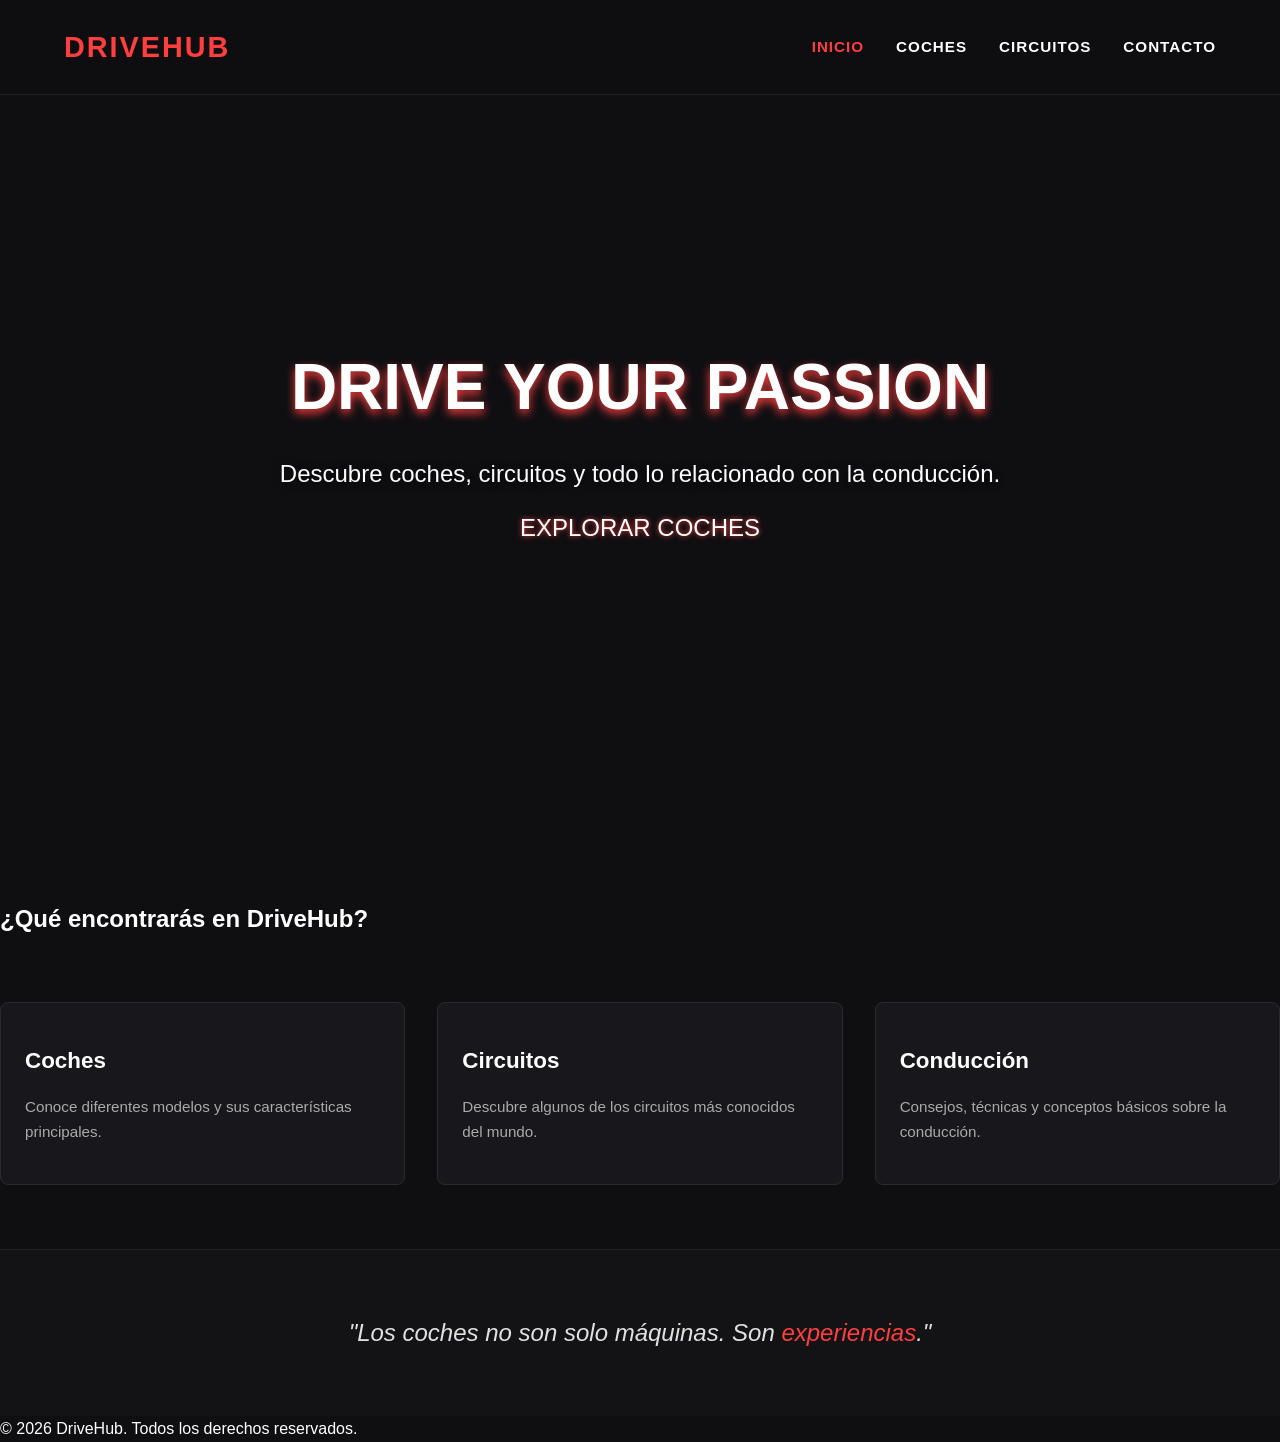
==== index.html @ cbdd7074 "primer cimt" ====
<!DOCTYPE html>

<html lang="es">

<head>
    <meta charset="utf-8">

    <title>DriveHub</title>
    <link rel="stylesheet" href="index.css">
</head>

<body>

    <!-- Header -->
    <header>
        <div class="logo">DRIVEHUB</div>

        <nav>
            <ul>
                <li><a href="index.html" class="active">INICIO</a></li>
                <li><a href="coches.html">COCHES</a></li>
                <li><a href="circuitos.html">CIRCUITOS</a></li>
                <li><a href="contacto.html">CONTACTO</a></li>
            </ul>
        </nav>
    </header>

    <main>

        <!-- Hero -->
        <section class="hero">
            <h1>DRIVE YOUR PASSION</h1>

            <p>
                Descubre coches, circuitos y todo lo relacionado
                con la conducción.
            </p>

            <a href="coches.html" class="btn">
                EXPLORAR COCHES
            </a>
        </section>

        <!-- Sección de características -->
        <section class="caracteristicas">
            <h2>¿Qué encontrarás en DriveHub?</h2>

            <div class="grid-cards">

                <div class="card">
                    <h3>Coches</h3>
                    <p>
                        Conoce diferentes modelos y sus
                        características principales.
                    </p>
                </div>

                <div class="card">
                    <h3>Circuitos</h3>
                    <p>
                        Descubre algunos de los circuitos
                        más conocidos del mundo.
                    </p>
                </div>

                <div class="card">
                    <h3>Conducción</h3>
                    <p>
                        Consejos, técnicas y conceptos básicos
                        sobre la conducción.
                    </p>
                </div>

            </div>
        </section>

        <!-- Frase final -->
        <div class="quote-section">
            <blockquote>
                "Los coches no son solo máquinas.
                Son <span>experiencias</span>."
            </blockquote>
        </div>

    </main>

    <!-- Footer -->
    <footer>
        <p>&copy; 2026 DriveHub. Todos los derechos reservados.</p>
    </footer>

</body>

</html>
---- index.css ----
* {
    margin: 0;
    padding: 0;
    box-sizing: border-box;
    font-family: 'Segoe UI', Tahoma, Verdana, sans-serif;
}

body {
    background-color: #0f0f12;
    color: #ffffff;
    line-height: 1.6;
}

a {
    text-decoration: none;
    color: inherit;
}

/* Header */
header {
    display: flex;
    justify-content: space-between;
    align-items: center;
    padding: 1.5rem 5%;
    background-color: rgba(15, 15, 18, 0.9);
    position: fixed;
    width: 100%;
    top: 0;
    z-index: 1000;
    backdrop-filter: blur(10px);
    border-bottom: 1px solid #222;
}

.logo {
    font-size: 1.8rem;
    font-weight: 800;
    letter-spacing: 2px;
    color: #ff3e3e;
}

nav ul {
    display: flex;
    list-style: none;
    gap: 2rem;
}

nav a {
    font-weight: 600;
    font-size: 0.95rem;
    letter-spacing: 1px;
    transition: color 0.3s ease;
}

nav a:hover,
nav a.active {
    color: #ff3e3e;
}

/* Hero */
.hero {
    background: url('https://images.unsplash.com/photo-1617814076367-b759c7d7e738?q=80&w=1920&auto=format&fit=crop') center/cover no-repeat;
    height: 100vh;
    display: flex;
    flex-direction: column;
    justify-content: center;
    align-items: center;
    text-align: center;
}

.hero h1 {
    font-size: 4rem;
    font-weight: 900;
    color: #fff;
    text-shadow: 0 4px 10px #ff3e3e;
    margin-bottom: 1rem;
}

.hero p {
    font-size: 1.5rem;
    color: #fdfdfd;
    text-shadow: 0 2px 8px rgba(0, 0, 0, 0.5);
}

.hero a {
    font-size: 1.5rem;
    padding: 1rem 2rem;
    text-shadow: #ff3e3e 0 0 5px;
}

.hero a:hover {
    color: #ff3e3e;
}


/* Sección Características */
.características {
    padding: 5rem 5%;
    text-align: center;
}

.características h2 {
    font-size: 2.2rem;
    margin-bottom: 3rem;
    position: relative;
}

.grid-cards {
    display: grid;
    grid-template-columns: repeat(auto-fit, minmax(280px, 1fr));
    gap: 2rem;
    padding-top: 4rem;
    padding-bottom: 4rem;
}

.card {
    background-color: #18181c;
    padding: 2.5rem 1.5rem;
    border-radius: 8px;
    border: 1px solid #2a2a30;
    transition: transform 0.3s ease, border-color 0.3s ease;
}

.card:hover {
    transform: translateY(-5px);
    border-color: #ff3e3e;
}

.card h3 {
    font-size: 1.4rem;
    margin-bottom: 1rem;
}

.card p {
    color: #aaa;
    font-size: 0.95rem;
}

/* Cita Final */
.quote-section {
    padding: 4rem 2rem;
    text-align: center;
    background-color: #131316;
    border-top: 1px solid #222;
}

.quote-section blockquote {
    font-size: 1.5rem;
    font-style: italic;
    color: #e0e0e0;
    max-width: 800px;
    margin: 0 auto;
}

.quote-section blockquote span {
    color: #ff3e3e;
}

.footer {
    text-align: center;
    padding: 2rem;
    background-color: #131316;
    border-top: 1px solid #222;
}

/* Responsivo para que se vea bien en otras pantallas */
@media (max-width: 768px) {
    .hero h1 {
        font-size: 2.5rem;
    }

    nav ul {
        gap: 1rem;
    }
}
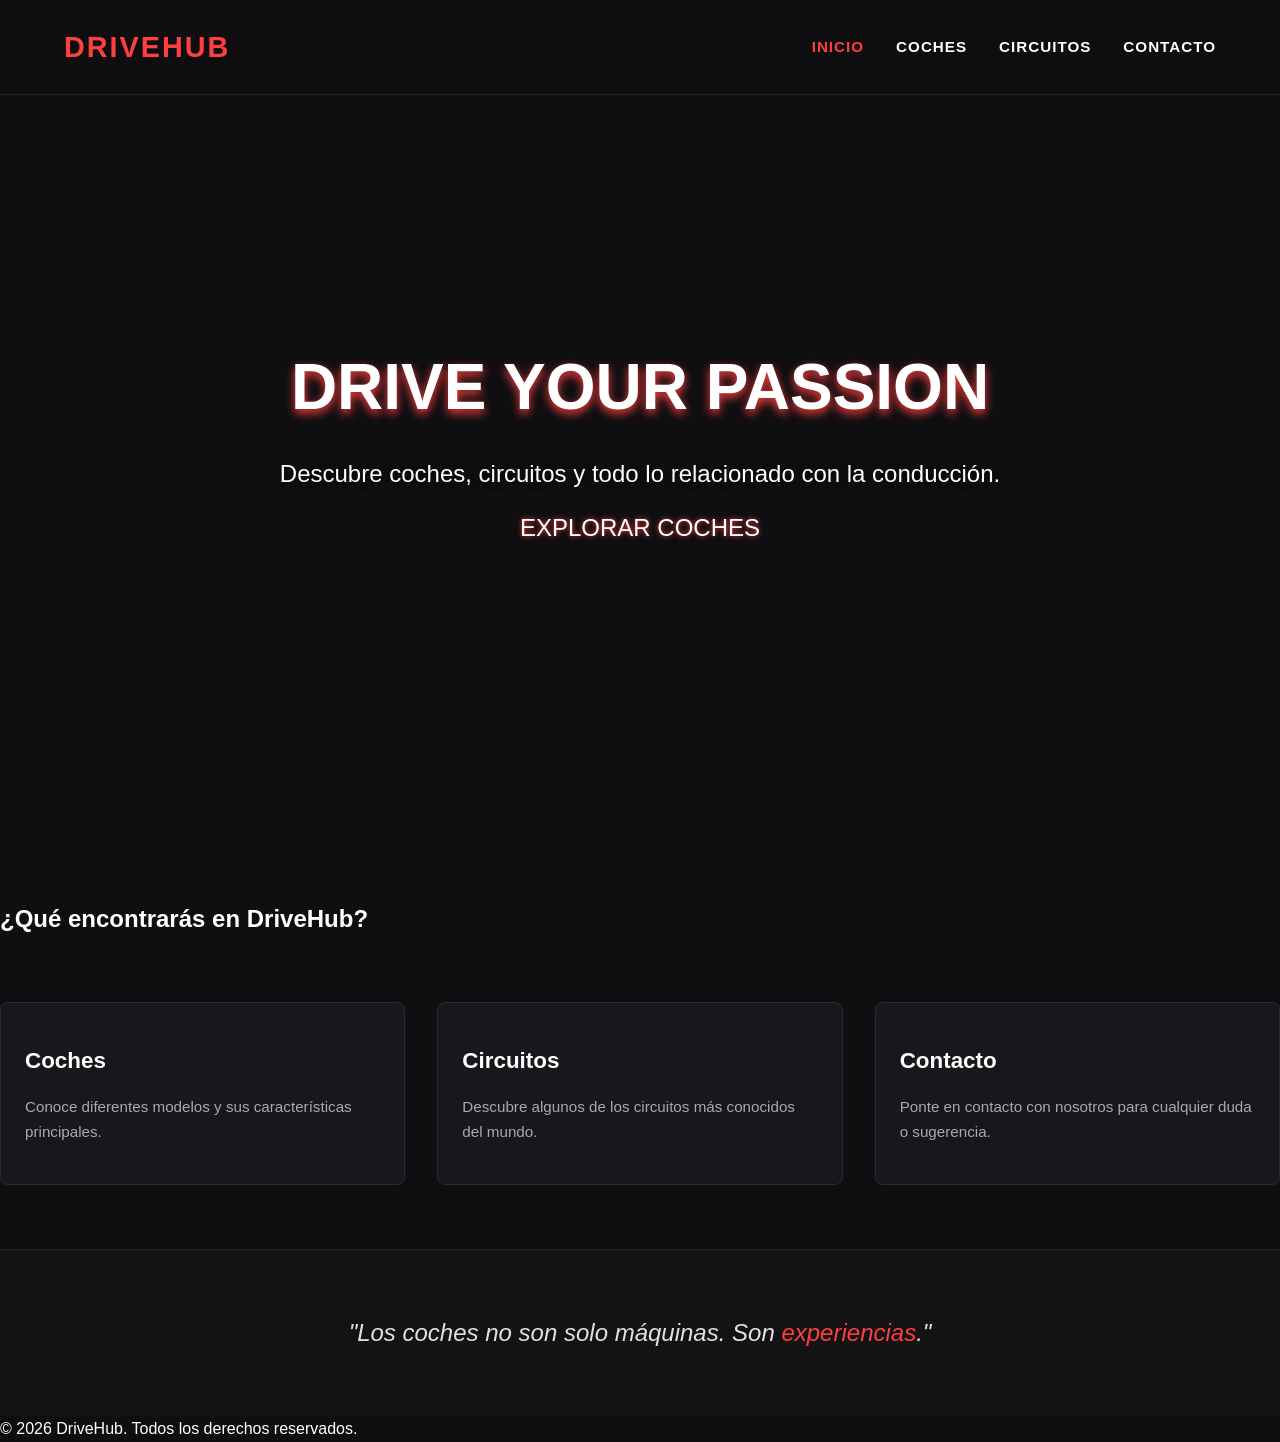
==== commit cedb7cac: "mejoras sutiles" ====
--- a/index.html
+++ b/index.html
@@ -13,7 +13,7 @@
 
     <!-- Header -->
     <header>
-        <div class="logo">DRIVEHUB</div>
+        <a class="logo" href="index.html">DRIVEHUB</a>
 
         <nav>
             <ul>
@@ -47,29 +47,29 @@
 
             <div class="grid-cards">
 
-                <div class="card">
+                <a class="card" href="coches.html">
                     <h3>Coches</h3>
                     <p>
                         Conoce diferentes modelos y sus
                         características principales.
                     </p>
-                </div>
+                </a>
 
-                <div class="card">
+                <a class="card" href="circuitos.html">
                     <h3>Circuitos</h3>
                     <p>
                         Descubre algunos de los circuitos
                         más conocidos del mundo.
                     </p>
-                </div>
+                </a>
 
-                <div class="card">
-                    <h3>Conducción</h3>
+                <a class="card" href="contacto.html">
+                    <h3>Contacto</h3>
                     <p>
-                        Consejos, técnicas y conceptos básicos
-                        sobre la conducción.
+                        Ponte en contacto con nosotros para
+                        cualquier duda o sugerencia.
                     </p>
-                </div>
+                </a>
 
             </div>
         </section>
